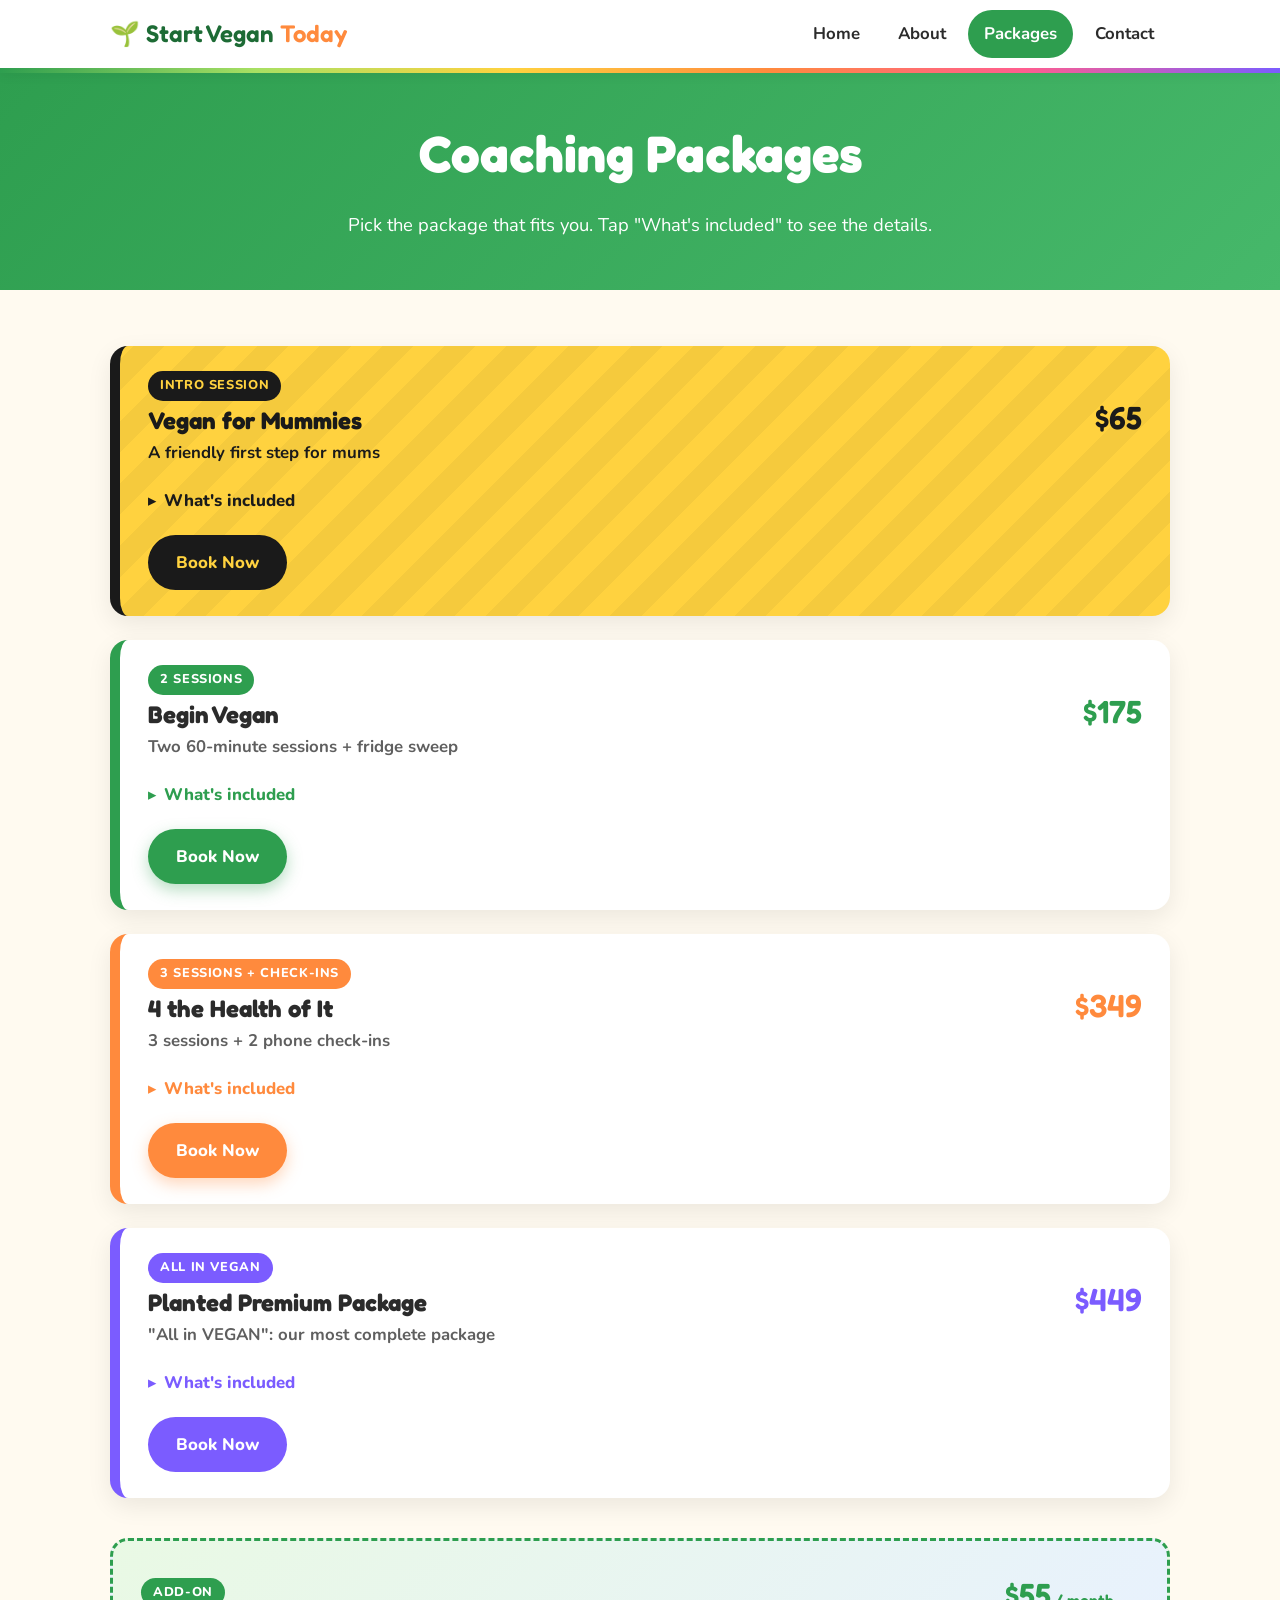
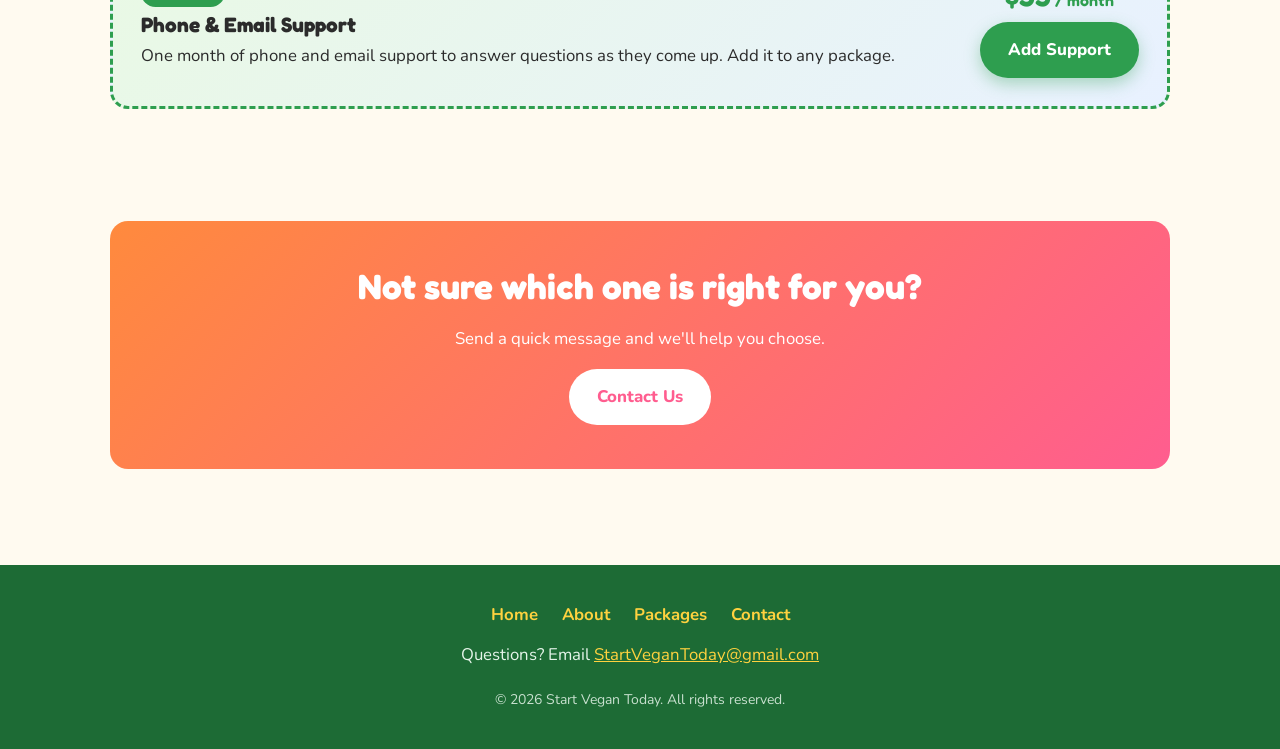
==== packages.html @ b9751274 "Build Start Vegan Today website (Home, About, Packages, Contact) Static, mobile-friendly site ready " ====
<!DOCTYPE html>
<html lang="en">
<head>
  <meta charset="UTF-8">
  <meta name="viewport" content="width=device-width, initial-scale=1">
  <title>Packages | Start Vegan Today</title>
  <meta name="description" content="Vegan coaching packages from Start Vegan Today, from a $65 intro session to the all-in Planted Premium package.">
  <link rel="icon" href="data:image/svg+xml,<svg xmlns=%22http://www.w3.org/2000/svg%22 viewBox=%220 0 100 100%22><text y=%22.9em%22 font-size=%2290%22>🌱</text></svg>">
  <link rel="preconnect" href="https://fonts.googleapis.com">
  <link rel="preconnect" href="https://fonts.gstatic.com" crossorigin>
  <link href="https://fonts.googleapis.com/css2?family=Fredoka:wght@500;600&family=Nunito:wght@400;700;800&display=swap" rel="stylesheet">
  <link rel="stylesheet" href="css/style.css">
</head>
<body>
  <a class="skip-link" href="#main">Skip to content</a>

  <header class="site-header">
    <div class="container nav-bar">
      <a class="logo" href="index.html">🌱 Start Vegan <span>Today</span></a>
      <button class="nav-toggle" aria-expanded="false" aria-controls="nav-links">☰ Menu</button>
      <nav aria-label="Main">
        <ul class="nav-links" id="nav-links">
          <li><a href="index.html">Home</a></li>
          <li><a href="about.html">About</a></li>
          <li><a href="packages.html" aria-current="page">Packages</a></li>
          <li><a href="contact.html">Contact</a></li>
        </ul>
      </nav>
    </div>
  </header>

  <main id="main">
    <section class="page-hero">
      <div class="container">
        <h1>Coaching Packages</h1>
        <p>Pick the package that fits you. Tap "What's included" to see the details.</p>
      </div>
    </section>

    <section>
      <div class="container">
        <!--
          SQUARE LINKS: for each package, find the line marked
          "PASTE SQUARE LINK" and replace the # in href="#" with your Square link.
          Example: href="https://square.link/u/abc123"
        -->
        <div class="packages">

          <!-- 1. Vegan for Mummies (yellow & black) -->
          <article class="package pkg-mummies">
            <div class="package-head">
              <div>
                <span class="badge">Intro Session</span>
                <h3>Vegan for Mummies</h3>
                <p class="subtitle">A friendly first step for mums</p>
              </div>
              <div class="price">$65</div>
            </div>
            <details>
              <summary>What's included</summary>
              <!-- EDIT: adjust this description to match your session -->
              <p>An introductory coaching session for mums who want to bring more plant-based meals into family life.</p>
              <ul>
                <li>One intro coaching session</li>
                <li>Talk through your family's needs and goals</li>
                <li>Leave with easy first steps you can start right away</li>
              </ul>
            </details>
            <div class="package-foot">
              <!-- PASTE SQUARE LINK: Vegan for Mummies -->
              <a class="btn" href="#" target="_blank" rel="noopener">Book Now</a>
            </div>
          </article>

          <!-- 2. Begin Vegan -->
          <article class="package pkg-begin">
            <div class="package-head">
              <div>
                <span class="badge">2 Sessions</span>
                <h3>Begin Vegan</h3>
                <p class="subtitle">Two 60-minute sessions + fridge sweep</p>
              </div>
              <div class="price">$175</div>
            </div>
            <details>
              <summary>What's included</summary>
              <!-- EDIT: adjust this description to match your sessions -->
              <p>Everything you need to get started on your vegan journey with confidence.</p>
              <ul>
                <li>Two 60-minute coaching sessions</li>
                <li>A fridge sweep: we go through what you have and what to swap</li>
                <li>Simple shopping and meal ideas to get you going</li>
              </ul>
            </details>
            <div class="package-foot">
              <!-- PASTE SQUARE LINK: Begin Vegan -->
              <a class="btn btn-green" href="#" target="_blank" rel="noopener">Book Now</a>
            </div>
          </article>

          <!-- 3. 4 the Health of It -->
          <article class="package pkg-health">
            <div class="package-head">
              <div>
                <span class="badge">3 Sessions + Check-ins</span>
                <h3>4 the Health of It</h3>
                <p class="subtitle">3 sessions + 2 phone check-ins</p>
              </div>
              <div class="price">$349</div>
            </div>
            <details>
              <summary>What's included</summary>
              <!-- EDIT: adjust this description to match your sessions -->
              <p>More time and support to build healthy plant-based habits that last.</p>
              <ul>
                <li>Three coaching sessions</li>
                <li>Two phone check-ins to keep you on track</li>
                <li>Guidance tailored to your health goals</li>
              </ul>
            </details>
            <div class="package-foot">
              <!-- PASTE SQUARE LINK: 4 the Health of It -->
              <a class="btn" href="#" target="_blank" rel="noopener">Book Now</a>
            </div>
          </article>

          <!-- 4. Planted Premium Package -->
          <article class="package pkg-premium">
            <div class="package-head">
              <div>
                <span class="badge">All in VEGAN</span>
                <h3>Planted Premium Package</h3>
                <p class="subtitle">"All in VEGAN": our most complete package</p>
              </div>
              <div class="price">$449</div>
            </div>
            <details>
              <summary>What's included</summary>
              <!-- EDIT: list exactly what's in this package -->
              <p>For anyone ready to go all in. Our most complete coaching experience, with the most hands-on support.</p>
              <ul>
                <li>Add what's included here</li>
                <li>Add what's included here</li>
                <li>Add what's included here</li>
              </ul>
            </details>
            <div class="package-foot">
              <!-- PASTE SQUARE LINK: Planted Premium -->
              <a class="btn" href="#" target="_blank" rel="noopener" style="background: var(--purple); box-shadow: none;">Book Now</a>
            </div>
          </article>

        </div>

        <!-- Add-on -->
        <div class="addon">
          <div>
            <span class="badge">Add-on</span>
            <h3>Phone &amp; Email Support</h3>
            <p>One month of phone and email support to answer questions as they come up. Add it to any package.</p>
          </div>
          <div style="text-align: center;">
            <div class="price">$55<small style="font-size: 1rem;"> / month</small></div>
            <!-- PASTE SQUARE LINK: Phone & Email Support add-on -->
            <a class="btn btn-green" href="#" target="_blank" rel="noopener">Add Support</a>
          </div>
        </div>
      </div>
    </section>

    <section>
      <div class="container">
        <div class="cta-band">
          <h2>Not sure which one is right for you?</h2>
          <p>Send a quick message and we'll help you choose.</p>
          <a class="btn" href="contact.html">Contact Us</a>
        </div>
      </div>
    </section>
  </main>

  <footer class="site-footer">
    <div class="container">
      <nav aria-label="Footer"><a href="index.html">Home</a> <a href="about.html">About</a> <a href="packages.html">Packages</a> <a href="contact.html">Contact</a></nav>
      <p>Questions? Email <a href="mailto:StartVeganToday@gmail.com">StartVeganToday@gmail.com</a></p>
      <small>&copy; <span id="year">2026</span> Start Vegan Today. All rights reserved.</small>
    </div>
  </footer>

  <script src="js/main.js"></script>
</body>
</html>
---- css/style.css ----
/* ==========================================================
   Start Vegan Today — site styles
   Change the colors below to restyle the whole site.
   ========================================================== */
:root {
  --green: #2e9e4f;
  --green-dark: #1d6b35;
  --lime: #a8e063;
  --orange: #ff8a3d;
  --pink: #ff5d8f;
  --yellow: #ffd23f;
  --purple: #7b5cff;
  --black: #1a1a1a;
  --cream: #fffaf0;
  --white: #ffffff;
  --text: #2b2b2b;
  --muted: #5f5f5f;
  --radius: 18px;
  --shadow: 0 8px 24px rgba(0, 0, 0, 0.08);
  --max: 1100px;
}

* { box-sizing: border-box; }

html { scroll-behavior: smooth; }

body {
  margin: 0;
  font-family: "Nunito", system-ui, -apple-system, "Segoe UI", sans-serif;
  font-size: 1.05rem;
  line-height: 1.65;
  color: var(--text);
  background: var(--cream);
}

h1, h2, h3, .logo {
  font-family: "Fredoka", "Nunito", system-ui, sans-serif;
  line-height: 1.2;
  margin: 0 0 0.5em;
}
h1 { font-size: clamp(2rem, 5vw, 3.2rem); }
h2 { font-size: clamp(1.6rem, 3.5vw, 2.2rem); }
h3 { font-size: 1.3rem; }

p { margin: 0 0 1em; }
a { color: var(--green-dark); }
img { max-width: 100%; display: block; }

.container {
  width: 100%;
  max-width: var(--max);
  margin: 0 auto;
  padding: 0 20px;
}

.skip-link {
  position: absolute;
  left: -999px;
  top: 0;
  background: var(--black);
  color: var(--white);
  padding: 8px 14px;
  z-index: 100;
}
.skip-link:focus { left: 10px; top: 10px; }

/* ---------- Header & navigation ---------- */
.site-header {
  position: sticky;
  top: 0;
  z-index: 50;
  background: var(--white);
  box-shadow: 0 2px 12px rgba(0, 0, 0, 0.06);
}
.site-header::after {
  content: "";
  display: block;
  height: 5px;
  background: linear-gradient(90deg, var(--green), var(--lime), var(--yellow), var(--orange), var(--pink), var(--purple));
}
.nav-bar {
  display: flex;
  align-items: center;
  justify-content: space-between;
  min-height: 68px;
}
.logo {
  margin: 0;
  font-size: 1.5rem;
  font-weight: 600;
  text-decoration: none;
  color: var(--green-dark);
}
.logo span { color: var(--orange); }

.nav-toggle {
  display: none;
  background: var(--green);
  color: var(--white);
  border: 0;
  border-radius: 10px;
  padding: 10px 14px;
  font: inherit;
  font-weight: 700;
  cursor: pointer;
}

.nav-links {
  list-style: none;
  display: flex;
  gap: 6px;
  margin: 0;
  padding: 0;
}
.nav-links a {
  display: block;
  padding: 10px 16px;
  border-radius: 999px;
  text-decoration: none;
  font-weight: 700;
  color: var(--text);
}
.nav-links a:hover { background: #eaf7ee; }
.nav-links a[aria-current="page"] {
  background: var(--green);
  color: var(--white);
}

@media (max-width: 720px) {
  .nav-toggle { display: block; }
  .nav-links {
    display: none;
    position: absolute;
    left: 0;
    right: 0;
    top: 100%;
    flex-direction: column;
    background: var(--white);
    padding: 10px 20px 20px;
    box-shadow: 0 10px 20px rgba(0, 0, 0, 0.08);
  }
  .nav-links.open { display: flex; }
  .nav-links a { padding: 14px 16px; font-size: 1.1rem; }
}

/* ---------- Buttons ---------- */
.btn {
  display: inline-block;
  padding: 14px 28px;
  border-radius: 999px;
  border: 0;
  background: var(--orange);
  color: var(--white);
  font: inherit;
  font-weight: 800;
  text-decoration: none;
  cursor: pointer;
  transition: transform 0.15s ease, box-shadow 0.15s ease;
  box-shadow: 0 6px 16px rgba(255, 138, 61, 0.35);
}
.btn:hover { transform: translateY(-2px); }
.btn:focus-visible { outline: 3px solid var(--black); outline-offset: 3px; }
.btn-green { background: var(--green); box-shadow: 0 6px 16px rgba(46, 158, 79, 0.35); }
.btn-outline {
  background: transparent;
  color: var(--green-dark);
  border: 3px solid var(--green);
  box-shadow: none;
}

/* ---------- Hero ---------- */
.hero {
  background:
    radial-gradient(circle at 10% 20%, rgba(255, 210, 63, 0.45), transparent 40%),
    radial-gradient(circle at 90% 80%, rgba(255, 93, 143, 0.3), transparent 45%),
    linear-gradient(135deg, #e9f9e4, #fff6e0);
  padding: 60px 0;
}
.hero-grid {
  display: grid;
  grid-template-columns: 1.1fr 1fr;
  gap: 40px;
  align-items: center;
}
.hero .tagline {
  font-size: 1.2rem;
  color: var(--muted);
}
.hero .buttons { display: flex; flex-wrap: wrap; gap: 12px; margin-top: 20px; }

.page-hero {
  background: linear-gradient(135deg, var(--green), #46b86a);
  color: var(--white);
  padding: 50px 0;
  text-align: center;
}
.page-hero p { font-size: 1.15rem; max-width: 640px; margin: 0 auto; }

@media (max-width: 800px) {
  .hero-grid { grid-template-columns: 1fr; }
  .hero { padding: 40px 0; }
}

/* ---------- Photo placeholders ----------
   To add a real photo, replace a <div class="photo ..."> with:
   <img class="photo" src="images/your-photo.jpg" alt="Describe the photo">
------------------------------------------- */
.photo {
  width: 100%;
  aspect-ratio: 4 / 3;
  object-fit: cover;
  border-radius: var(--radius);
  box-shadow: var(--shadow);
}
div.photo {
  display: flex;
  align-items: center;
  justify-content: center;
  text-align: center;
  padding: 20px;
  border: 3px dashed rgba(0, 0, 0, 0.2);
  background: repeating-linear-gradient(45deg, #f3fbef, #f3fbef 14px, #e7f6df 14px, #e7f6df 28px);
  color: var(--green-dark);
  font-weight: 700;
}
.photo.square { aspect-ratio: 1 / 1; }
.photo.wide { aspect-ratio: 16 / 7; }

/* ---------- Sections ---------- */
section { padding: 56px 0; }
.section-title { text-align: center; margin-bottom: 32px; }
.section-title p { color: var(--muted); max-width: 640px; margin: 0 auto; }
.bg-white { background: var(--white); }

.cards {
  display: grid;
  grid-template-columns: repeat(auto-fit, minmax(240px, 1fr));
  gap: 24px;
}
.card {
  background: var(--white);
  border-radius: var(--radius);
  padding: 28px;
  box-shadow: var(--shadow);
  border-top: 6px solid var(--green);
}
.card:nth-child(2) { border-top-color: var(--orange); }
.card:nth-child(3) { border-top-color: var(--pink); }
.card:nth-child(4) { border-top-color: var(--purple); }
.card .emoji { font-size: 2.2rem; display: block; margin-bottom: 8px; }

.two-col {
  display: grid;
  grid-template-columns: 1fr 1fr;
  gap: 40px;
  align-items: center;
}
@media (max-width: 800px) { .two-col { grid-template-columns: 1fr; } }

.cta-band {
  background: linear-gradient(135deg, var(--orange), var(--pink));
  color: var(--white);
  text-align: center;
  border-radius: var(--radius);
  padding: 44px 24px;
}
.cta-band .btn { background: var(--white); color: var(--pink); box-shadow: none; }

.photo-grid {
  display: grid;
  grid-template-columns: repeat(3, 1fr);
  gap: 16px;
}
@media (max-width: 700px) { .photo-grid { grid-template-columns: 1fr 1fr; } }

/* ---------- Packages ---------- */
.packages { display: grid; gap: 24px; }

.package {
  background: var(--white);
  border-radius: var(--radius);
  box-shadow: var(--shadow);
  overflow: hidden;
  border-left: 10px solid var(--accent, var(--green));
}
.package-head {
  display: flex;
  flex-wrap: wrap;
  justify-content: space-between;
  align-items: center;
  gap: 16px;
  padding: 24px 28px 8px;
}
.package-head h3 { margin: 0; font-size: 1.5rem; }
.package-head .subtitle { margin: 4px 0 0; color: var(--muted); font-weight: 700; }
.price {
  font-family: "Fredoka", sans-serif;
  font-size: 2rem;
  font-weight: 600;
  color: var(--accent, var(--green));
  white-space: nowrap;
}

.package details { padding: 0 28px; }
.package summary {
  cursor: pointer;
  font-weight: 800;
  padding: 12px 0;
  list-style: none;
  color: var(--accent, var(--green-dark));
}
.package summary::-webkit-details-marker { display: none; }
.package summary::before {
  content: "▸";
  display: inline-block;
  margin-right: 8px;
  transition: transform 0.2s ease;
}
.package details[open] summary::before { transform: rotate(90deg); }
.package details ul { padding-left: 1.2em; margin: 0 0 1em; }
.package .package-foot { padding: 8px 28px 26px; }

.pkg-begin   { --accent: var(--green); }
.pkg-health  { --accent: var(--orange); }
.pkg-premium { --accent: var(--purple); }

/* Vegan for Mummies — yellow & black style */
.pkg-mummies {
  --accent: var(--black);
  background: var(--yellow);
  color: var(--black);
  border-left-color: var(--black);
  background-image: repeating-linear-gradient(-45deg, transparent 0 22px, rgba(0, 0, 0, 0.04) 22px 44px);
}
.pkg-mummies .subtitle { color: var(--black); }
.pkg-mummies .price { color: var(--black); }
.pkg-mummies summary { color: var(--black); }
.pkg-mummies .btn { background: var(--black); color: var(--yellow); box-shadow: none; }

.badge {
  display: inline-block;
  font-size: 0.8rem;
  font-weight: 800;
  text-transform: uppercase;
  letter-spacing: 0.05em;
  padding: 4px 12px;
  border-radius: 999px;
  background: var(--accent, var(--green));
  color: var(--white);
  margin-bottom: 6px;
}
.pkg-mummies .badge { background: var(--black); color: var(--yellow); }

.addon {
  margin-top: 40px;
  background: linear-gradient(135deg, #e9f9e4, #e8f1ff);
  border: 3px dashed var(--green);
  border-radius: var(--radius);
  padding: 28px;
  display: flex;
  flex-wrap: wrap;
  justify-content: space-between;
  align-items: center;
  gap: 16px;
}
.addon h3 { margin: 0 0 4px; }
.addon p { margin: 0; }

/* ---------- Contact form ---------- */
.contact-box {
  background: var(--white);
  border-radius: var(--radius);
  box-shadow: var(--shadow);
  padding: 32px;
  max-width: 620px;
  margin: 0 auto;
}
.notice {
  background: #fff4cc;
  border-left: 6px solid var(--yellow);
  padding: 12px 16px;
  border-radius: 10px;
  font-weight: 700;
  margin-bottom: 24px;
}
.field { margin-bottom: 18px; }
.field label { display: block; font-weight: 800; margin-bottom: 6px; }
.field input,
.field textarea {
  width: 100%;
  padding: 14px;
  font: inherit;
  border: 2px solid #d9d9d9;
  border-radius: 12px;
  background: #fcfcfc;
}
.field input:focus,
.field textarea:focus {
  outline: none;
  border-color: var(--green);
  box-shadow: 0 0 0 4px rgba(46, 158, 79, 0.18);
}
.field textarea { resize: vertical; min-height: 110px; }
.char-count { text-align: right; font-size: 0.9rem; color: var(--muted); margin-top: 4px; }
.char-count.limit { color: #c62828; font-weight: 800; }
.hidden { display: none !important; }

/* ---------- Footer ---------- */
.site-footer {
  background: var(--green-dark);
  color: #e6f5ea;
  padding: 36px 0;
  text-align: center;
  margin-top: 40px;
}
.site-footer a { color: var(--yellow); }
.site-footer nav { margin-bottom: 12px; }
.site-footer nav a { margin: 0 10px; text-decoration: none; font-weight: 700; }
.site-footer small { opacity: 0.85; }
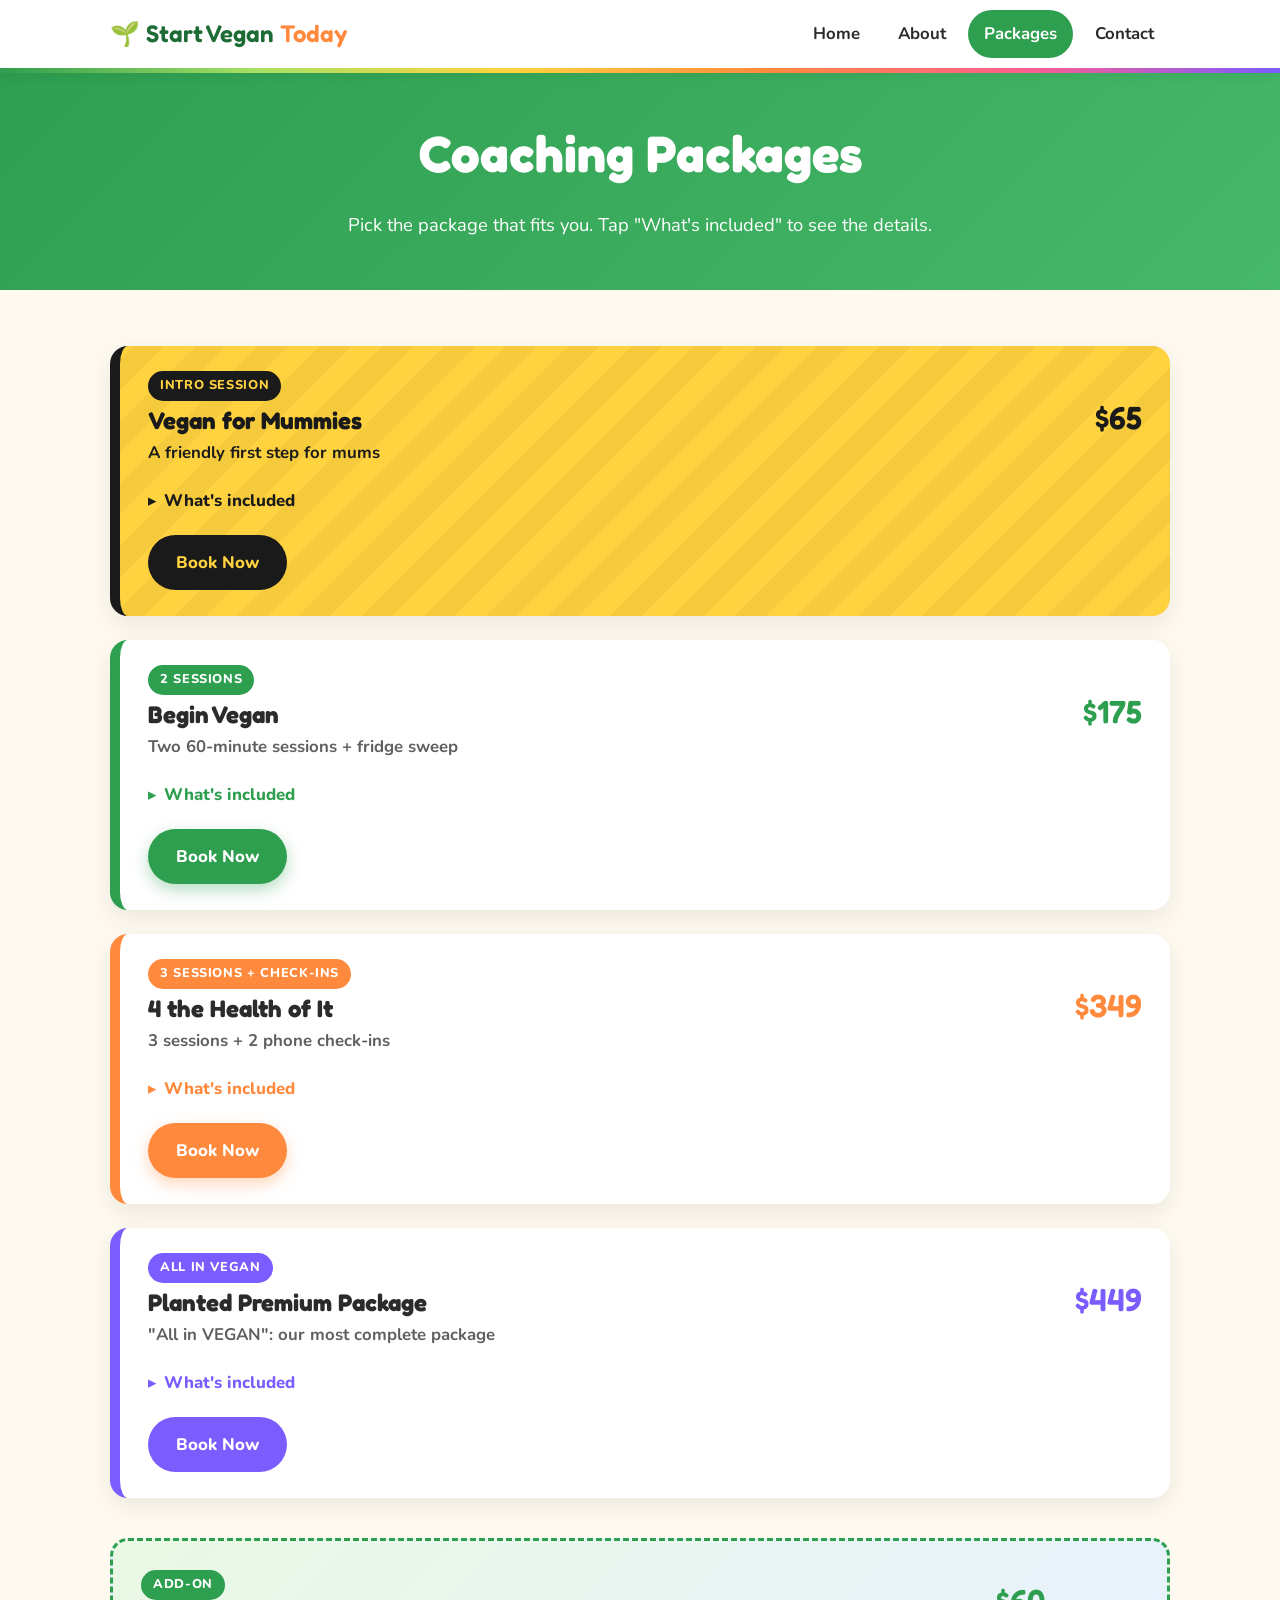
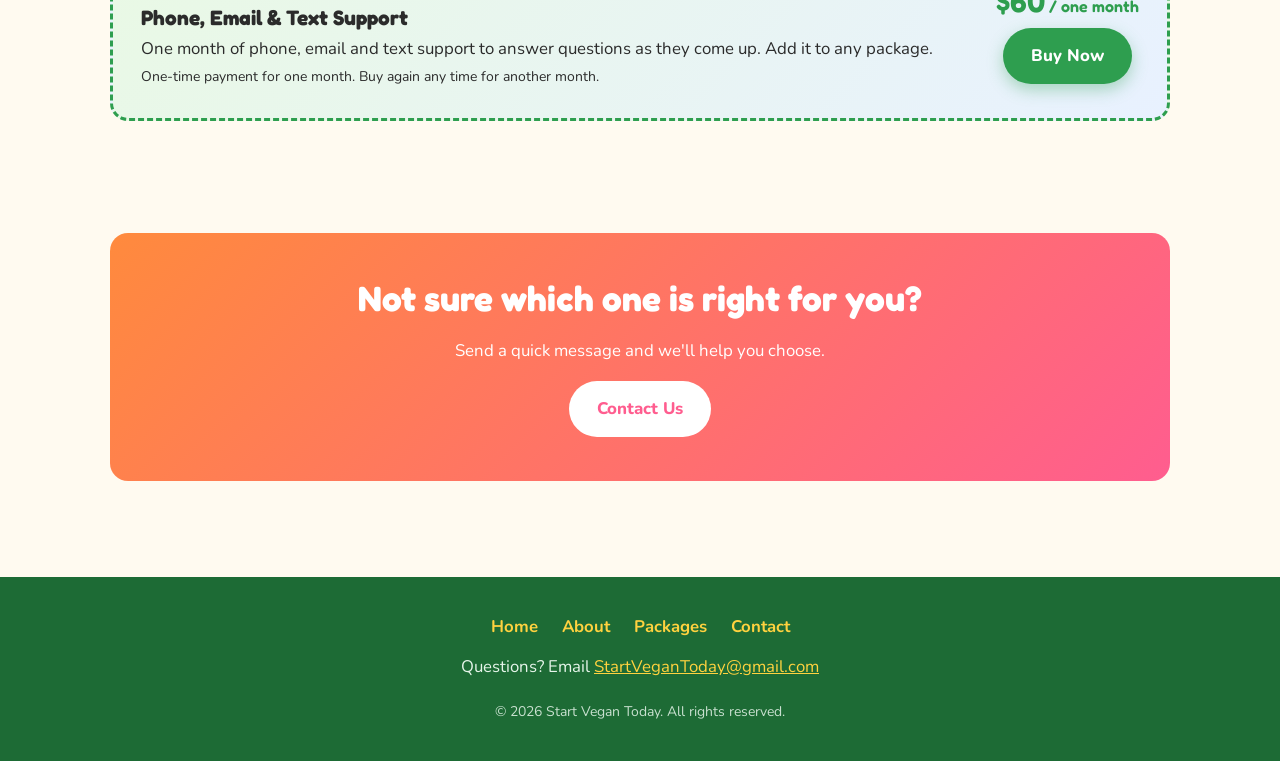
==== commit 734121f9: "Connect Square payment links; update support add-on to $60 Co-Authored-By: Claude Opus 5.5 <noreply@" ====
--- a/packages.html
+++ b/packages.html
@@ -40,9 +40,8 @@
     <section>
       <div class="container">
         <!--
-          SQUARE LINKS: for each package, find the line marked
-          "PASTE SQUARE LINK" and replace the # in href="#" with your Square link.
-          Example: href="https://square.link/u/abc123"
+          SQUARE LINKS: each button's Square payment link is in its href="...".
+          To change one, find the comment "Square payment link: <name>" just above it.
         -->
         <div class="packages">
 
@@ -67,8 +66,8 @@
               </ul>
             </details>
             <div class="package-foot">
-              <!-- PASTE SQUARE LINK: Vegan for Mummies -->
-              <a class="btn" href="#" target="_blank" rel="noopener">Book Now</a>
+              <!-- Square payment link: Vegan for Mummies -->
+              <a class="btn" href="https://square.link/u/ypMP94Jy" target="_blank" rel="noopener">Book Now</a>
             </div>
           </article>
 
@@ -93,8 +92,8 @@
               </ul>
             </details>
             <div class="package-foot">
-              <!-- PASTE SQUARE LINK: Begin Vegan -->
-              <a class="btn btn-green" href="#" target="_blank" rel="noopener">Book Now</a>
+              <!-- Square payment link: Begin Vegan -->
+              <a class="btn btn-green" href="https://square.link/u/jC0od8fu" target="_blank" rel="noopener">Book Now</a>
             </div>
           </article>
 
@@ -119,8 +118,8 @@
               </ul>
             </details>
             <div class="package-foot">
-              <!-- PASTE SQUARE LINK: 4 the Health of It -->
-              <a class="btn" href="#" target="_blank" rel="noopener">Book Now</a>
+              <!-- Square payment link: 4 the Health of It -->
+              <a class="btn" href="https://square.link/u/Zcs8O2Q7" target="_blank" rel="noopener">Book Now</a>
             </div>
           </article>
 
@@ -145,8 +144,8 @@
               </ul>
             </details>
             <div class="package-foot">
-              <!-- PASTE SQUARE LINK: Planted Premium -->
-              <a class="btn" href="#" target="_blank" rel="noopener" style="background: var(--purple); box-shadow: none;">Book Now</a>
+              <!-- Square payment link: Planted Premium -->
+              <a class="btn" href="https://square.link/u/jU0Bd1cS" target="_blank" rel="noopener" style="background: var(--purple); box-shadow: none;">Book Now</a>
             </div>
           </article>
 
@@ -156,13 +155,14 @@
         <div class="addon">
           <div>
             <span class="badge">Add-on</span>
-            <h3>Phone &amp; Email Support</h3>
-            <p>One month of phone and email support to answer questions as they come up. Add it to any package.</p>
+            <h3>Phone, Email &amp; Text Support</h3>
+            <p>One month of phone, email and text support to answer questions as they come up. Add it to any package.</p>
+            <p><small>One-time payment for one month. Buy again any time for another month.</small></p>
           </div>
           <div style="text-align: center;">
-            <div class="price">$55<small style="font-size: 1rem;"> / month</small></div>
-            <!-- PASTE SQUARE LINK: Phone & Email Support add-on -->
-            <a class="btn btn-green" href="#" target="_blank" rel="noopener">Add Support</a>
+            <div class="price">$60<small style="font-size: 1rem;"> / one month</small></div>
+            <!-- Square payment link: Phone, Email & Text Support add-on -->
+            <a class="btn btn-green" href="https://square.link/u/xNrL4NNO" target="_blank" rel="noopener">Buy Now</a>
           </div>
         </div>
       </div>
